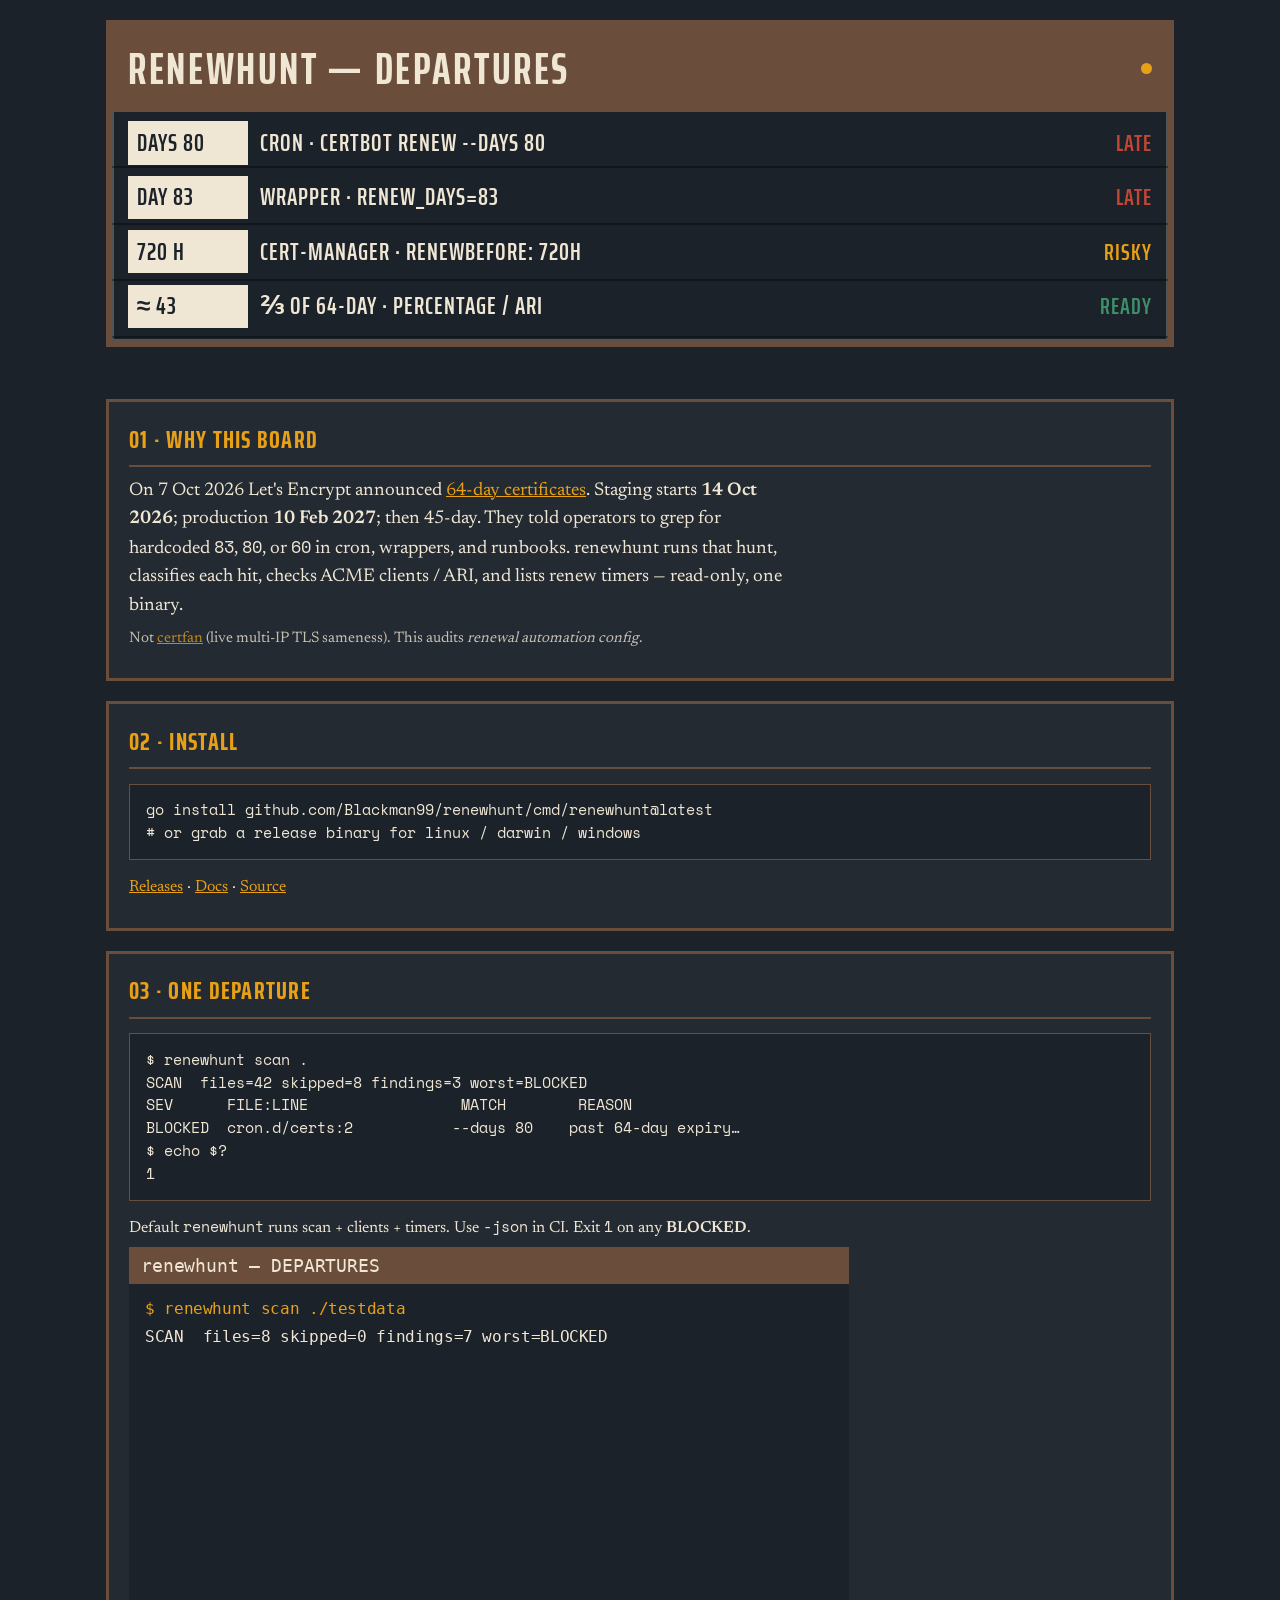
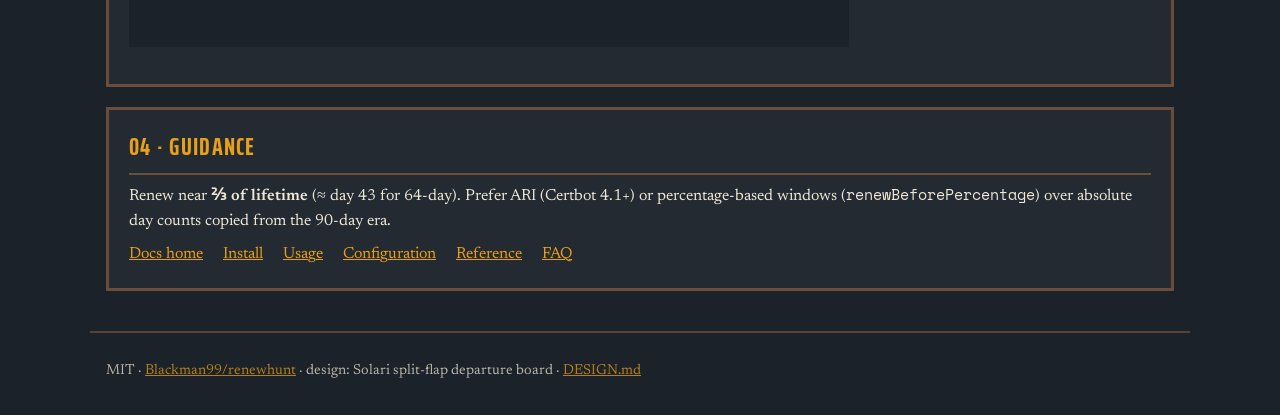
==== site/index.html @ e5238883 "feat: renewhunt v0.1.0 — hunt ACME renewal windows for 64-day LE certs Scan hardcoded day counts (83" ====
<!DOCTYPE html>
<html lang="en">
<head>
<meta charset="utf-8">
<meta name="viewport" content="width=device-width, initial-scale=1">
<title>renewhunt — will your ACME renewal survive 64-day certs?</title>
<meta name="description" content="Tell you, in one command, whether your ACME renewal setup will survive Let's Encrypt's move to 64-day (then 45-day) certificates.">
<link rel="icon" href="favicon.svg" type="image/svg+xml">
<link rel="canonical" href="https://blackman99.github.io/renewhunt/">
<meta property="og:type" content="website">
<meta property="og:title" content="renewhunt — DEPARTURES">
<meta property="og:description" content="Hunt hardcoded ACME renewal day windows before Let's Encrypt's 64-day certs land.">
<meta property="og:url" content="https://blackman99.github.io/renewhunt/">
<meta property="og:image" content="https://blackman99.github.io/renewhunt/og-image.png">
<meta property="og:image:width" content="1200">
<meta property="og:image:height" content="630">
<meta name="twitter:card" content="summary_large_image">
<meta name="twitter:title" content="renewhunt — DEPARTURES">
<meta name="twitter:description" content="Hunt hardcoded ACME renewal day windows before Let's Encrypt's 64-day certs land.">
<meta name="twitter:image" content="https://blackman99.github.io/renewhunt/og-image.png">
<link rel="stylesheet" href="style.css">
</head>
<body>
  <main class="board" id="top">
    <div class="board-frame" role="region" aria-label="Departure board">
      <div class="board-header">
        <h1 style="margin:0;font:inherit;color:inherit">RENEWHUNT — DEPARTURES</h1>
        <span class="bulb" aria-hidden="true"></span>
      </div>
      <div class="rows" id="departures">
        <div class="row" data-sev="late">
          <span class="flap">DAYS 80</span>
          <span class="dest">cron · certbot renew --days 80</span>
          <span class="sig late">LATE</span>
        </div>
        <div class="row" data-sev="late">
          <span class="flap">DAY 83</span>
          <span class="dest">wrapper · RENEW_DAYS=83</span>
          <span class="sig late">LATE</span>
        </div>
        <div class="row" data-sev="risky">
          <span class="flap">720 H</span>
          <span class="dest">cert-manager · renewBefore: 720h</span>
          <span class="sig risky">RISKY</span>
        </div>
        <div class="row" data-sev="ready">
          <span class="flap">≈ 43</span>
          <span class="dest">⅔ of 64-day · percentage / ARI</span>
          <span class="sig ready">READY</span>
        </div>
      </div>
    </div>
  </main>

  <section class="timetable">
    <div class="panel">
      <h2>01 · Why this board</h2>
      <p class="lede">On 7 Oct 2026 Let's Encrypt announced <a href="https://letsencrypt.org/2026/10/07/64-day-certs">64-day certificates</a>. Staging starts <strong>14 Oct 2026</strong>; production <strong>10 Feb 2027</strong>; then 45-day. They told operators to grep for hardcoded <code>83</code>, <code>80</code>, or <code>60</code> in cron, wrappers, and runbooks. renewhunt runs that hunt, classifies each hit, checks ACME clients / ARI, and lists renew timers — read-only, one binary.</p>
      <p class="meta">Not <a href="https://github.com/Blackman99/certfan">certfan</a> (live multi-IP TLS sameness). This audits <em>renewal automation config</em>.</p>
    </div>
    <div class="panel">
      <h2>02 · Install</h2>
      <pre class="cmd">go install github.com/Blackman99/renewhunt/cmd/renewhunt@latest
# or grab a release binary for linux / darwin / windows</pre>
      <p><a href="https://github.com/Blackman99/renewhunt/releases">Releases</a> · <a href="docs/">Docs</a> · <a href="https://github.com/Blackman99/renewhunt">Source</a></p>
    </div>
    <div class="panel">
      <h2>03 · One departure</h2>
      <pre class="cmd">$ renewhunt scan .
SCAN  files=42 skipped=8 findings=3 worst=BLOCKED
SEV      FILE:LINE                 MATCH        REASON
BLOCKED  cron.d/certs:2           --days 80    past 64-day expiry…
$ echo $?
1</pre>
      <p>Default <code>renewhunt</code> runs scan + clients + timers. Use <code>-json</code> in CI. Exit <code>1</code> on any <strong>BLOCKED</strong>.</p>
      <p><img src="demo.gif" alt="CLI demo scanning fixtures and finding BLOCKED hits" width="720" loading="lazy"></p>
    </div>
    <div class="panel">
      <h2>04 · Guidance</h2>
      <p>Renew near <strong>⅔ of lifetime</strong> (≈ day 43 for 64-day). Prefer ARI (Certbot 4.1+) or percentage-based windows (<code>renewBeforePercentage</code>) over absolute day counts copied from the 90-day era.</p>
      <nav class="docs-nav">
        <a href="docs/">Docs home</a>
        <a href="docs/install.html">Install</a>
        <a href="docs/usage.html">Usage</a>
        <a href="docs/configuration.html">Configuration</a>
        <a href="docs/reference.html">Reference</a>
        <a href="docs/faq.html">FAQ</a>
      </nav>
    </div>
  </section>

  <footer class="board-foot">
    <p>MIT · <a href="https://github.com/Blackman99/renewhunt">Blackman99/renewhunt</a> · design: Solari split-flap departure board · <a href="DESIGN.md">DESIGN.md</a></p>
  </footer>
  <script src="app.js" defer></script>
</body>
</html>
---- site/style.css ----
@font-face{font-family:'Saira Extra Condensed';font-style:normal;font-weight:600;font-display:swap;src:url('fonts/saira-extra-condensed-600.woff2') format('woff2')}
@font-face{font-family:'Saira Extra Condensed';font-style:normal;font-weight:700;font-display:swap;src:url('fonts/saira-extra-condensed-700.woff2') format('woff2')}
@font-face{font-family:'Newsreader';font-style:normal;font-weight:400;font-display:swap;src:url('fonts/newsreader-400.woff2') format('woff2')}
@font-face{font-family:'Newsreader';font-style:normal;font-weight:600;font-display:swap;src:url('fonts/newsreader-600.woff2') format('woff2')}
@font-face{font-family:'Space Mono';font-style:normal;font-weight:400;font-display:swap;src:url('fonts/space-mono-400.woff2') format('woff2')}

:root{
  --charcoal:#1c2229;
  --cream:#efe6d4;
  --amber:#e8a017;
  --copper:#6a4e3b;
  --ready:#3f8f6b;
  --late:#c44536;
  --slot:rgba(0,0,0,.35);
  --panel:#242a32;
}
*{box-sizing:border-box}
html,body{margin:0;padding:0;background:var(--charcoal);color:var(--cream);font-family:Newsreader,Georgia,serif;font-weight:400;line-height:1.55}
a{color:var(--amber);text-decoration-thickness:1px}
a:hover{color:var(--cream)}
code,pre,.cmd{font-family:'Space Mono',ui-monospace,monospace;font-size:.92em}
.board{
  width:min(1100px,100%);
  margin:0 auto;
  padding:1.25rem 1rem 2rem;
}
.board-frame{
  border:6px solid var(--copper);
  background:var(--charcoal);
  box-shadow:inset 0 0 0 2px rgba(239,230,212,.25);
}
.board-header{
  background:var(--copper);
  color:var(--cream);
  font-family:'Saira Extra Condensed',sans-serif;
  font-weight:700;
  font-size:clamp(1.6rem,5vw,2.75rem);
  letter-spacing:.06em;
  padding:.55rem 1rem;
  text-transform:uppercase;
  display:flex;align-items:center;justify-content:space-between;gap:1rem;
}
.board-header .bulb{
  width:.7rem;height:.7rem;border-radius:50%;background:var(--amber);
  flex-shrink:0;
}
.rows{
  background:
    repeating-linear-gradient(
      to bottom,
      transparent 0,
      transparent 3.4rem,
      var(--slot) 3.4rem,
      var(--slot) calc(3.4rem + 2px)
    );
  padding:.25rem 0 .5rem;
}
.row{
  display:grid;
  grid-template-columns:7.5rem 1fr minmax(5rem,7rem);
  gap:.75rem;
  align-items:center;
  min-height:3.4rem;
  padding:.35rem 1rem;
  font-family:'Saira Extra Condensed',sans-serif;
  font-weight:600;
  font-size:clamp(1.1rem,2.8vw,1.55rem);
  letter-spacing:.04em;
  text-transform:uppercase;
  perspective:800px;
}
.flap{
  display:inline-block;
  background:var(--cream);
  color:var(--charcoal);
  padding:.15rem .55rem;
  transform-origin:center center;
  transform:rotateX(-90deg);
  opacity:0;
  transition:transform .45s ease, opacity .2s ease;
}
.row.in .flap{transform:rotateX(0);opacity:1}
.row .dest{color:var(--cream);overflow:hidden;text-overflow:ellipsis;white-space:nowrap}
.row .sig{
  justify-self:end;
  font-size:.95em;
}
.sig.ready{color:var(--ready)}
.sig.late{color:var(--late)}
.sig.risky{color:var(--amber)}
.sig.info{color:var(--cream);opacity:.7}

.timetable{
  width:min(1100px,100%);
  margin:0 auto 2.5rem;
  padding:0 1rem;
}
.panel{
  border:3px solid var(--copper);
  background:var(--panel);
  margin-top:1.25rem;
  padding:1.1rem 1.25rem 1.35rem;
}
.panel h2{
  font-family:'Saira Extra Condensed',sans-serif;
  font-weight:700;
  font-size:1.6rem;
  letter-spacing:.05em;
  text-transform:uppercase;
  margin:0 0 .6rem;
  color:var(--amber);
  border-bottom:2px solid var(--copper);
  padding-bottom:.35rem;
}
.panel p{margin:.4rem 0}
.panel pre{
  background:var(--charcoal);
  border:1px solid var(--copper);
  padding:.9rem 1rem;
  overflow:auto;
  color:var(--cream);
}
.lede{font-size:1.15rem;max-width:42rem}
.meta{opacity:.8;font-size:.95rem}
footer.board-foot{
  width:min(1100px,100%);
  margin:0 auto 2rem;
  padding:0 1rem;
  font-size:.9rem;
  opacity:.75;
  border-top:2px solid var(--copper);
  padding-top:.8rem;
}
.docs-nav{display:flex;flex-wrap:wrap;gap:.75rem 1.25rem;margin:.5rem 0 0}
@media (max-width:640px){
  .row{grid-template-columns:5.5rem 1fr;grid-template-rows:auto auto}
  .row .sig{justify-self:start;grid-column:1 / -1}
}
@media (prefers-reduced-motion:reduce){
  .flap{transition:none;transform:none;opacity:1}
  .row .flap{transform:none;opacity:1}
}
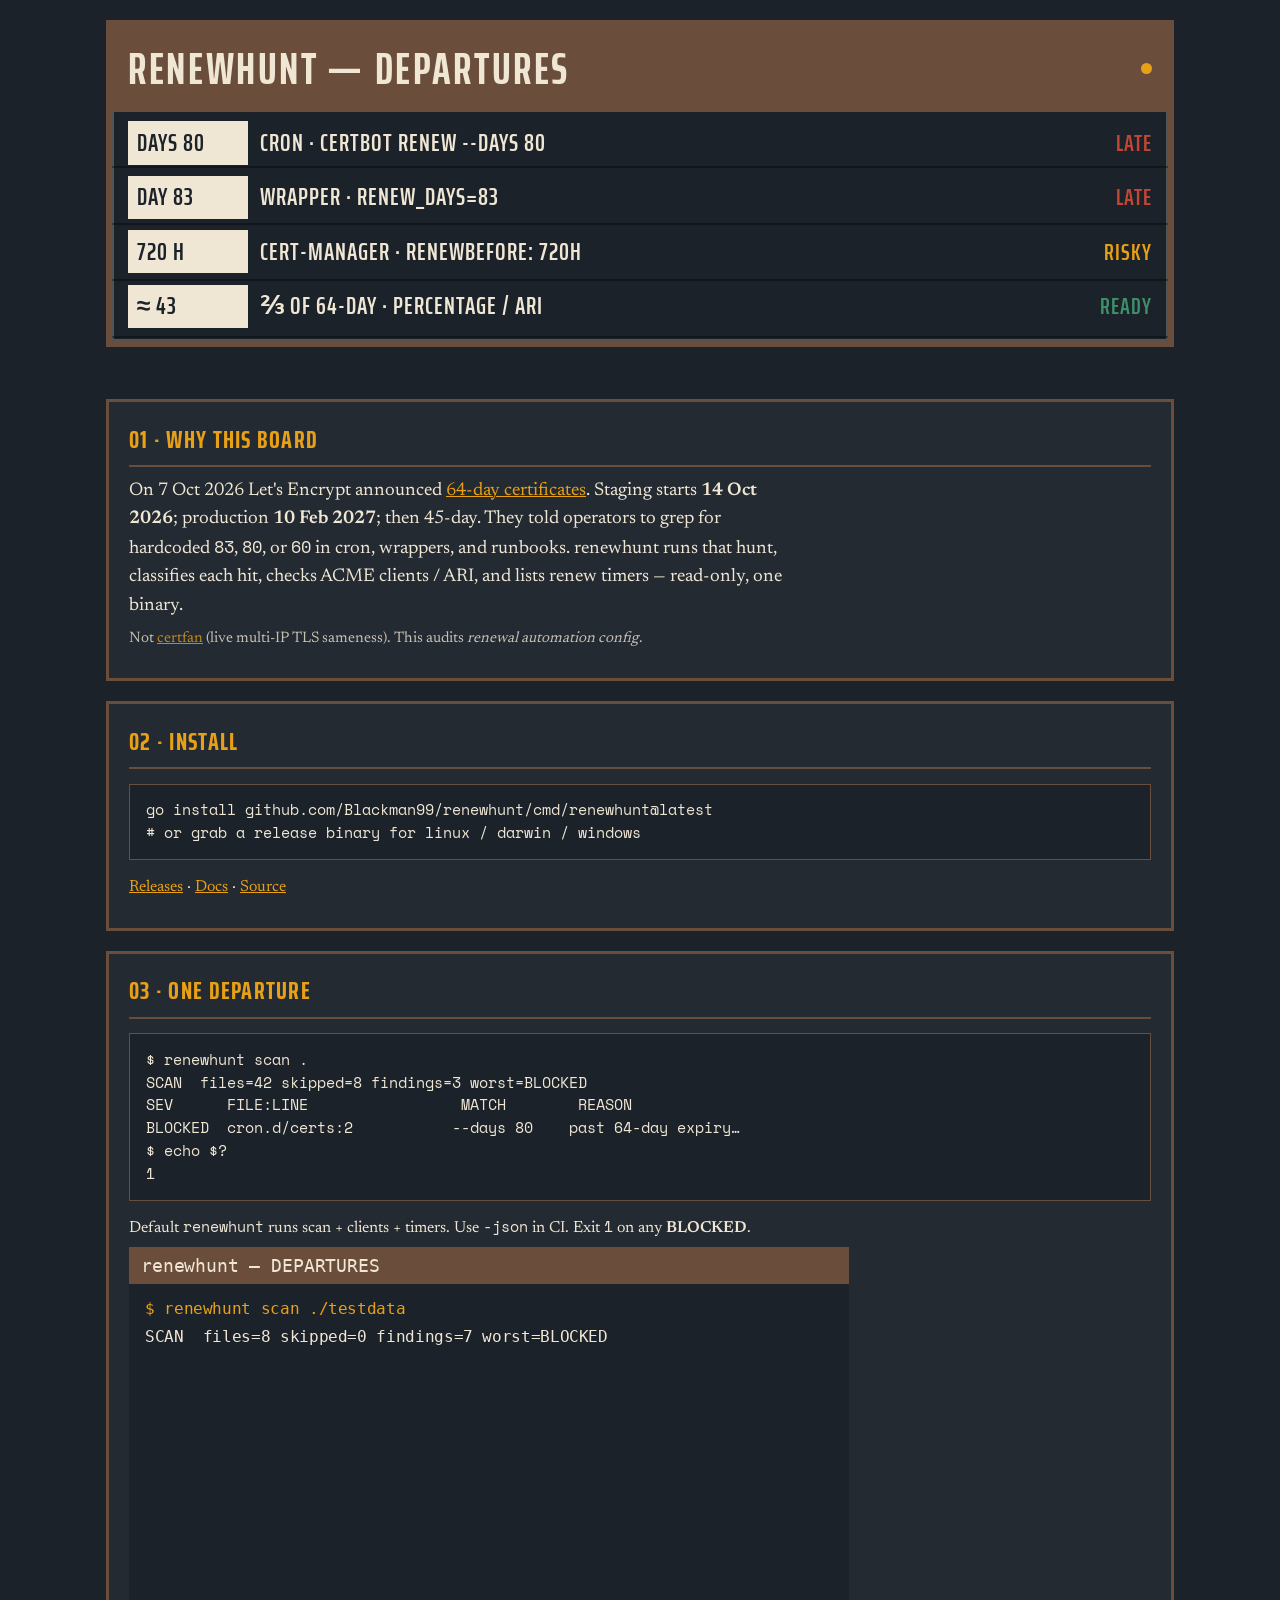
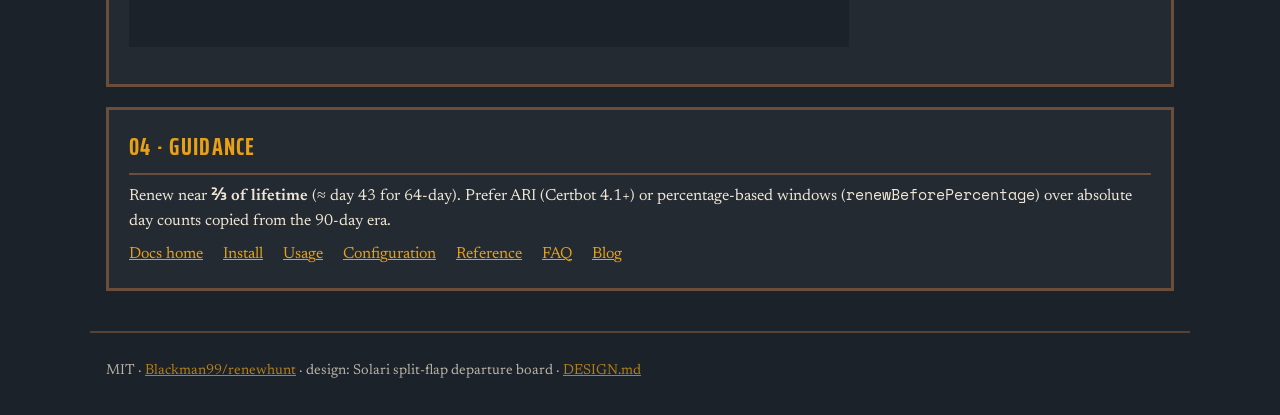
==== commit 319b995f: "docs(site): add EN/ZH blog post on hunting 90-day renewal assumptions" ====
--- a/site/index.html
+++ b/site/index.html
@@ -85,6 +85,7 @@
         <a href="docs/configuration.html">Configuration</a>
         <a href="docs/reference.html">Reference</a>
         <a href="docs/faq.html">FAQ</a>
+        <a href="blog/">Blog</a>
       </nav>
     </div>
   </section>
--- a/site/style.css
+++ b/site/style.css
@@ -140,3 +140,13 @@
   .flap{transition:none;transform:none;opacity:1}
   .row .flap{transform:none;opacity:1}
 }
+
+/* blog */
+.post{max-width:46rem}
+.post h3{font-family:'Saira Extra Condensed',sans-serif;font-weight:700;letter-spacing:.05em;text-transform:uppercase;color:var(--amber);font-size:1.3rem;margin:1.4rem 0 .4rem}
+.post li{margin:.25rem 0}
+.post table{border-collapse:collapse;width:100%;font-size:.95rem;margin:.6rem 0}
+.post th,.post td{border:1px solid var(--copper);padding:.35rem .55rem;text-align:left;vertical-align:top}
+.post th{font-family:'Saira Extra Condensed',sans-serif;letter-spacing:.05em;text-transform:uppercase;color:var(--amber)}
+.rows.static .flap{transform:none;opacity:1}
+:lang(zh) body,body:lang(zh){font-family:Newsreader,"Noto Serif SC","Source Han Serif SC","Songti SC",serif}
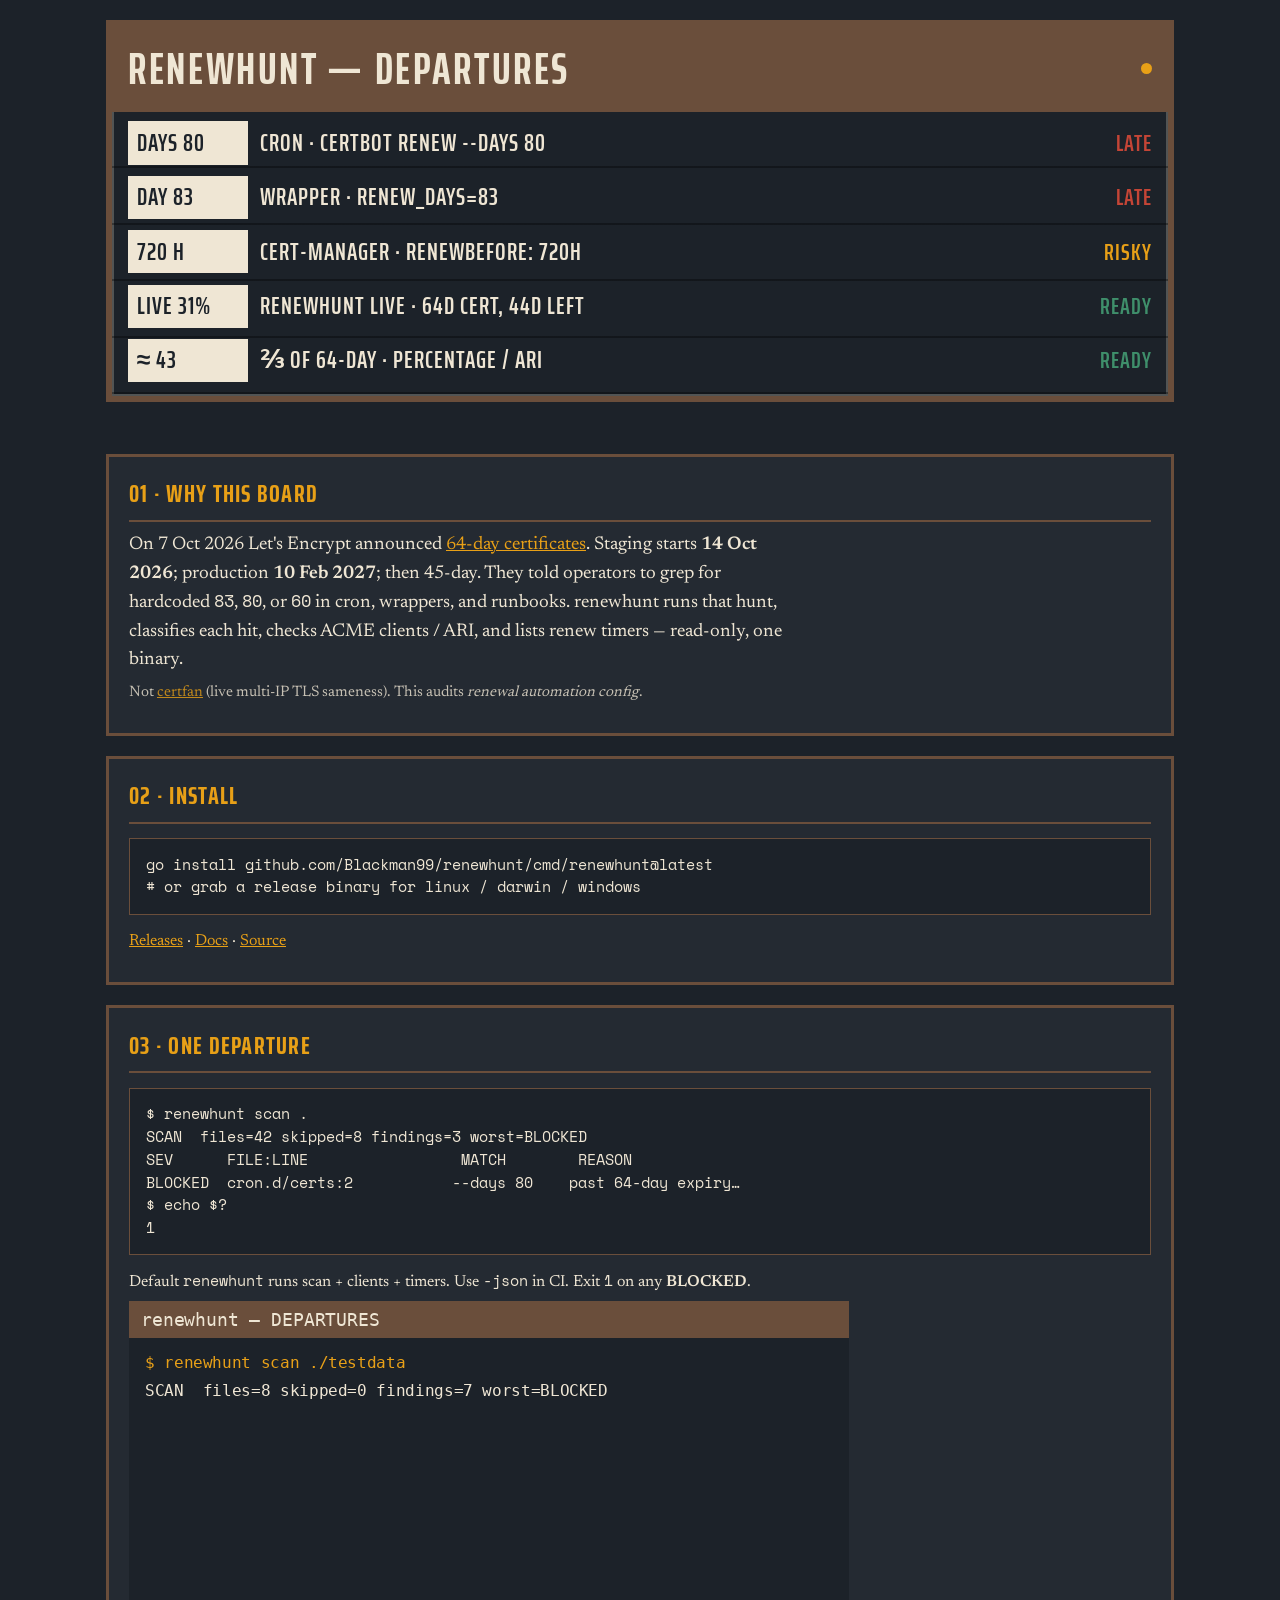
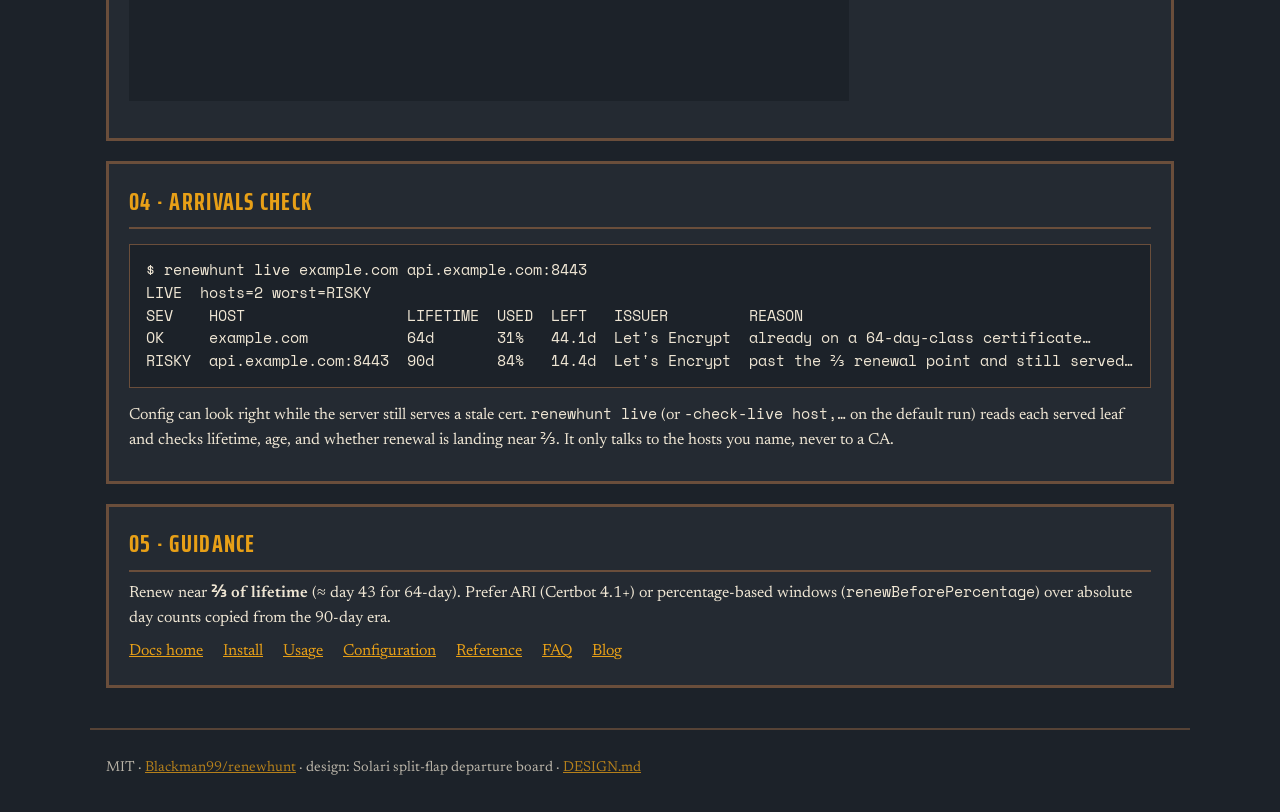
==== commit 358fd175: "feat: v0.2 — live renewal-timing probe, cert-manager renewBeforePercentage fixes - renewhunt live ho" ====
--- a/site/index.html
+++ b/site/index.html
@@ -44,6 +44,11 @@
           <span class="sig risky">RISKY</span>
         </div>
         <div class="row" data-sev="ready">
+          <span class="flap">LIVE 31%</span>
+          <span class="dest">renewhunt live · 64d cert, 44d left</span>
+          <span class="sig ready">READY</span>
+        </div>
+        <div class="row" data-sev="ready">
           <span class="flap">≈ 43</span>
           <span class="dest">⅔ of 64-day · percentage / ARI</span>
           <span class="sig ready">READY</span>
@@ -76,7 +81,16 @@
       <p><img src="demo.gif" alt="CLI demo scanning fixtures and finding BLOCKED hits" width="720" loading="lazy"></p>
     </div>
     <div class="panel">
-      <h2>04 · Guidance</h2>
+      <h2>04 · Arrivals check</h2>
+      <pre class="cmd">$ renewhunt live example.com api.example.com:8443
+LIVE  hosts=2 worst=RISKY
+SEV    HOST                  LIFETIME  USED  LEFT   ISSUER         REASON
+OK     example.com           64d       31%   44.1d  Let's Encrypt  already on a 64-day-class certificate…
+RISKY  api.example.com:8443  90d       84%   14.4d  Let's Encrypt  past the ⅔ renewal point and still served…</pre>
+      <p>Config can look right while the server still serves a stale cert. <code>renewhunt live</code> (or <code>-check-live host,…</code> on the default run) reads each served leaf and checks lifetime, age, and whether renewal is landing near ⅔. It only talks to the hosts you name, never to a CA.</p>
+    </div>
+    <div class="panel">
+      <h2>05 · Guidance</h2>
       <p>Renew near <strong>⅔ of lifetime</strong> (≈ day 43 for 64-day). Prefer ARI (Certbot 4.1+) or percentage-based windows (<code>renewBeforePercentage</code>) over absolute day counts copied from the 90-day era.</p>
       <nav class="docs-nav">
         <a href="docs/">Docs home</a>
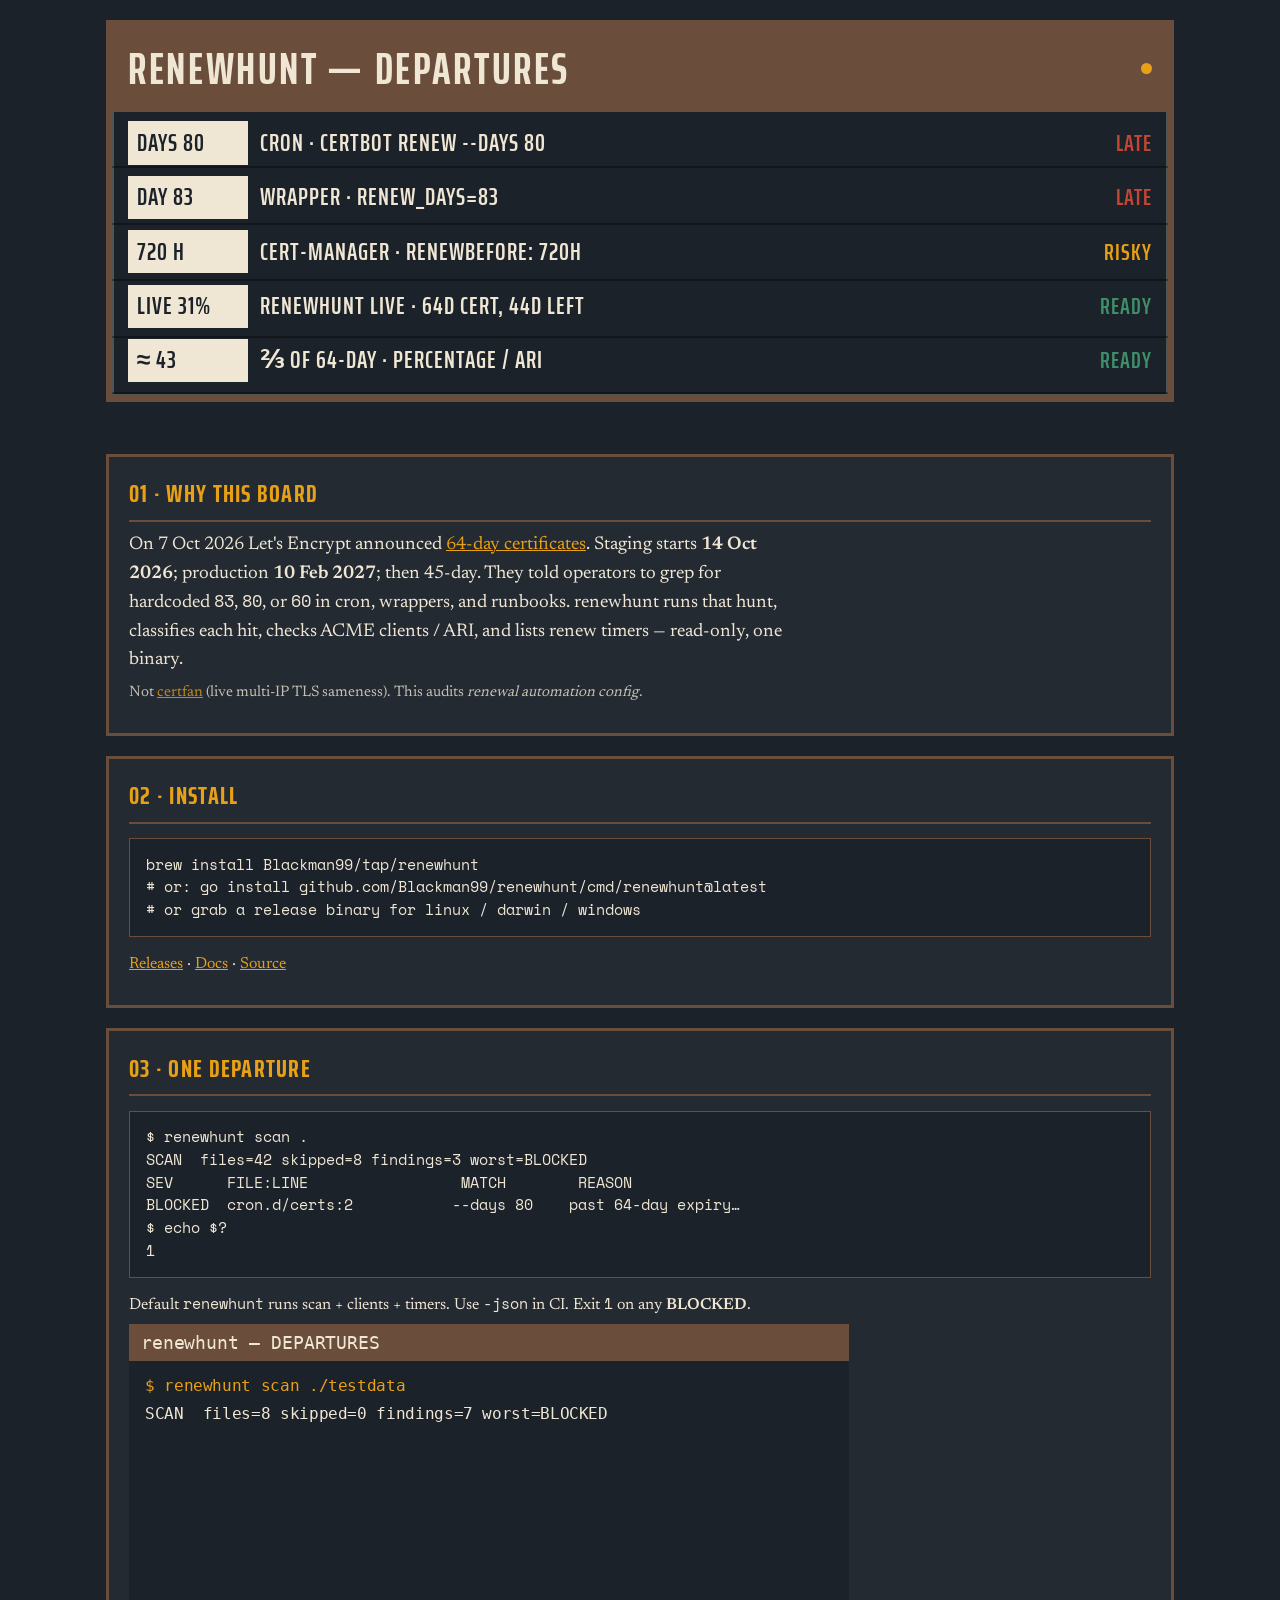
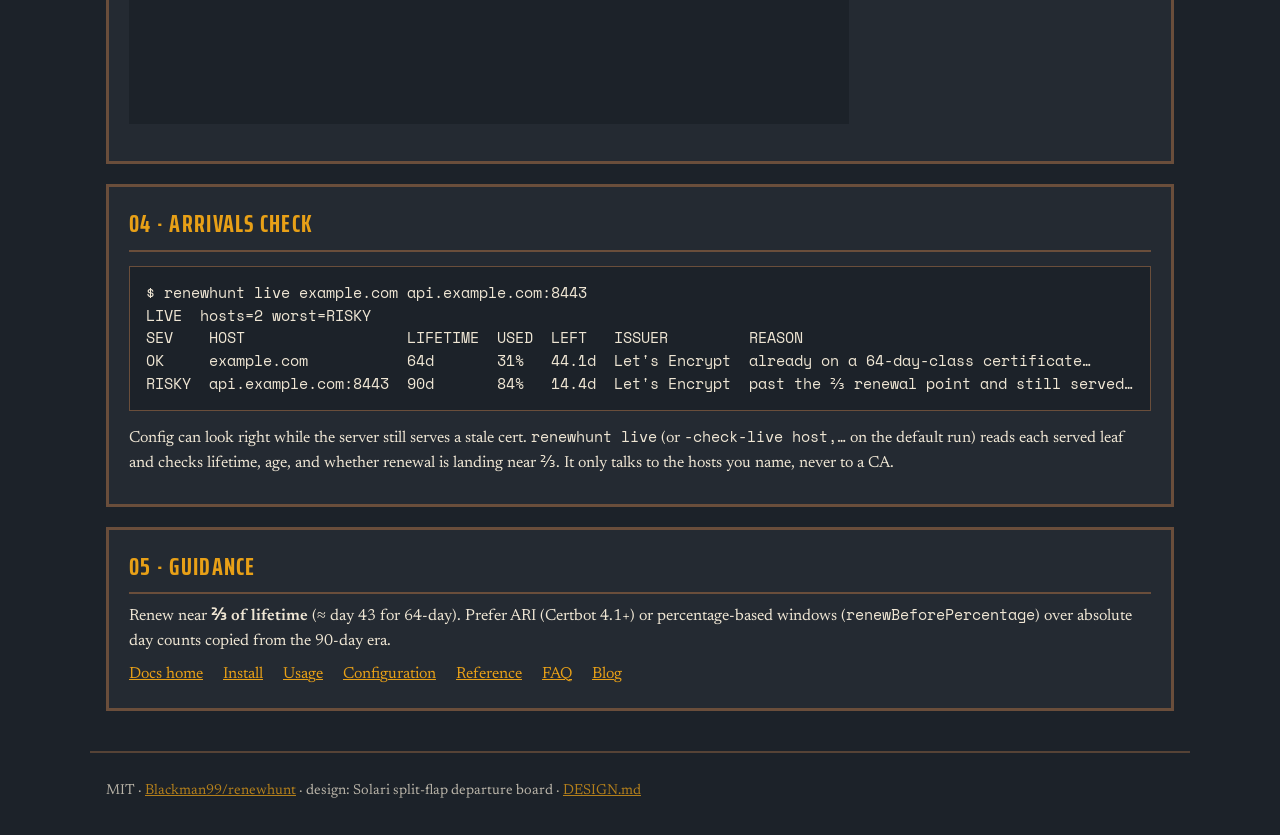
==== commit e3a2ce81: "feat: Homebrew install via Blackman99/homebrew-tap, auto-updated on release" ====
--- a/site/index.html
+++ b/site/index.html
@@ -65,7 +65,8 @@
     </div>
     <div class="panel">
       <h2>02 · Install</h2>
-      <pre class="cmd">go install github.com/Blackman99/renewhunt/cmd/renewhunt@latest
+      <pre class="cmd">brew install Blackman99/tap/renewhunt
+# or: go install github.com/Blackman99/renewhunt/cmd/renewhunt@latest
 # or grab a release binary for linux / darwin / windows</pre>
       <p><a href="https://github.com/Blackman99/renewhunt/releases">Releases</a> · <a href="docs/">Docs</a> · <a href="https://github.com/Blackman99/renewhunt">Source</a></p>
     </div>
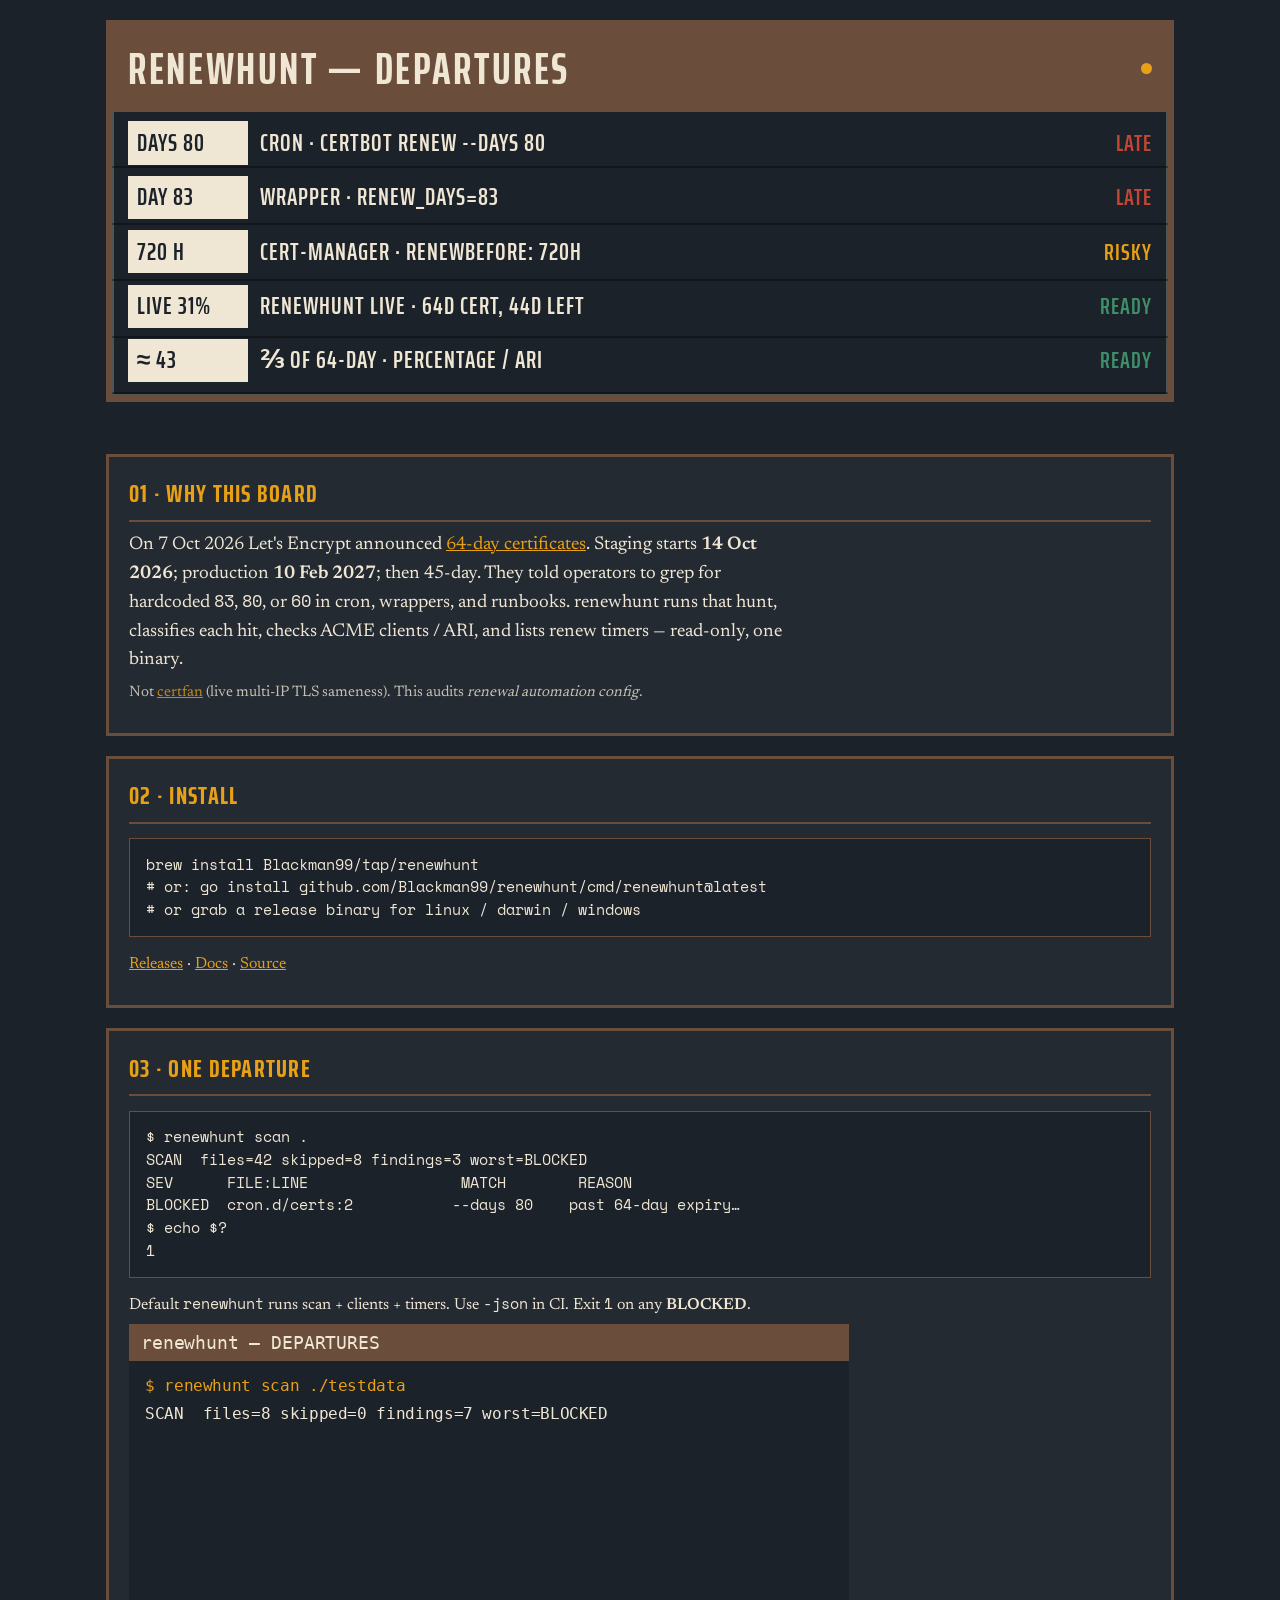
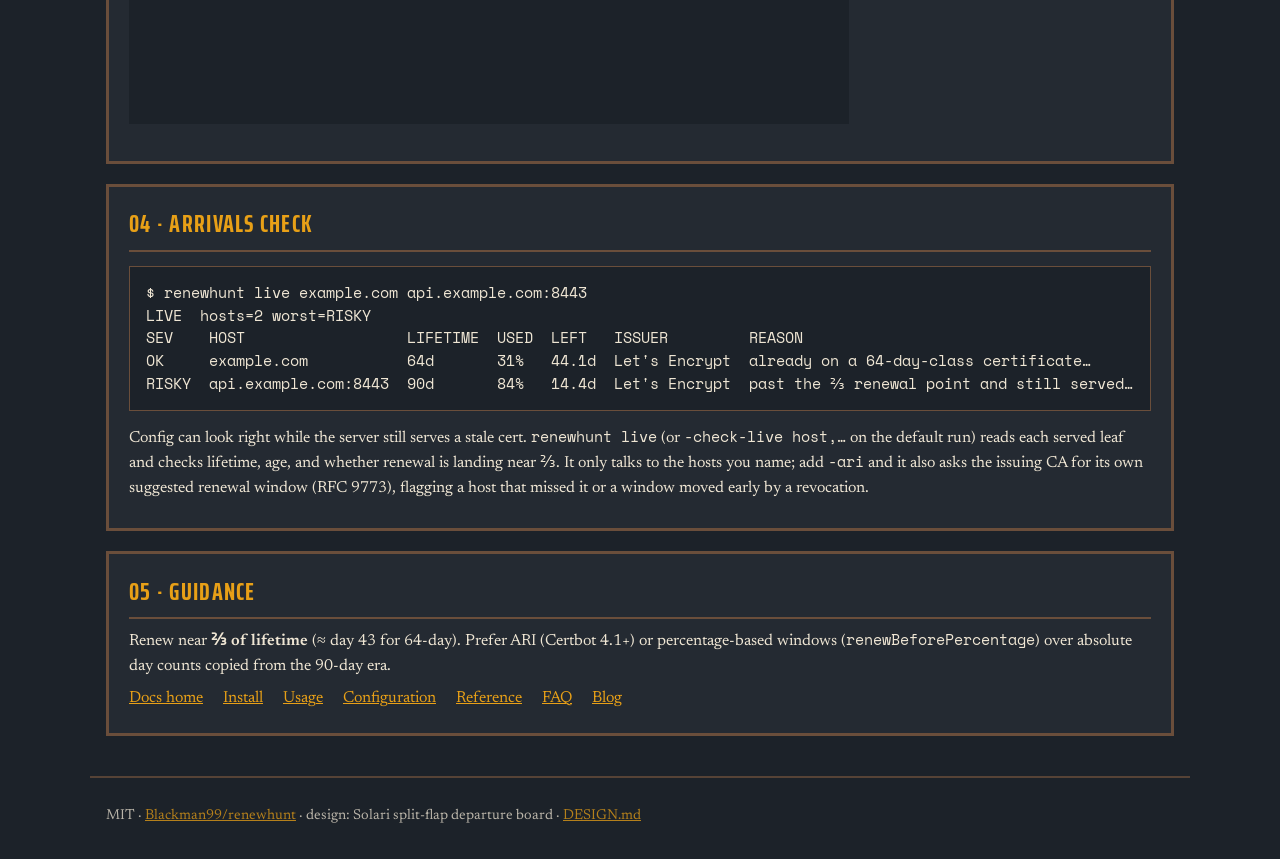
==== commit f303e069: "feat: ARI renewal-window probe (renewhunt live -ari, RFC 9773)" ====
--- a/site/index.html
+++ b/site/index.html
@@ -88,7 +88,7 @@
 SEV    HOST                  LIFETIME  USED  LEFT   ISSUER         REASON
 OK     example.com           64d       31%   44.1d  Let's Encrypt  already on a 64-day-class certificate…
 RISKY  api.example.com:8443  90d       84%   14.4d  Let's Encrypt  past the ⅔ renewal point and still served…</pre>
-      <p>Config can look right while the server still serves a stale cert. <code>renewhunt live</code> (or <code>-check-live host,…</code> on the default run) reads each served leaf and checks lifetime, age, and whether renewal is landing near ⅔. It only talks to the hosts you name, never to a CA.</p>
+      <p>Config can look right while the server still serves a stale cert. <code>renewhunt live</code> (or <code>-check-live host,…</code> on the default run) reads each served leaf and checks lifetime, age, and whether renewal is landing near ⅔. It only talks to the hosts you name; add <code>-ari</code> and it also asks the issuing CA for its own suggested renewal window (RFC 9773), flagging a host that missed it or a window moved early by a revocation.</p>
     </div>
     <div class="panel">
       <h2>05 · Guidance</h2>
